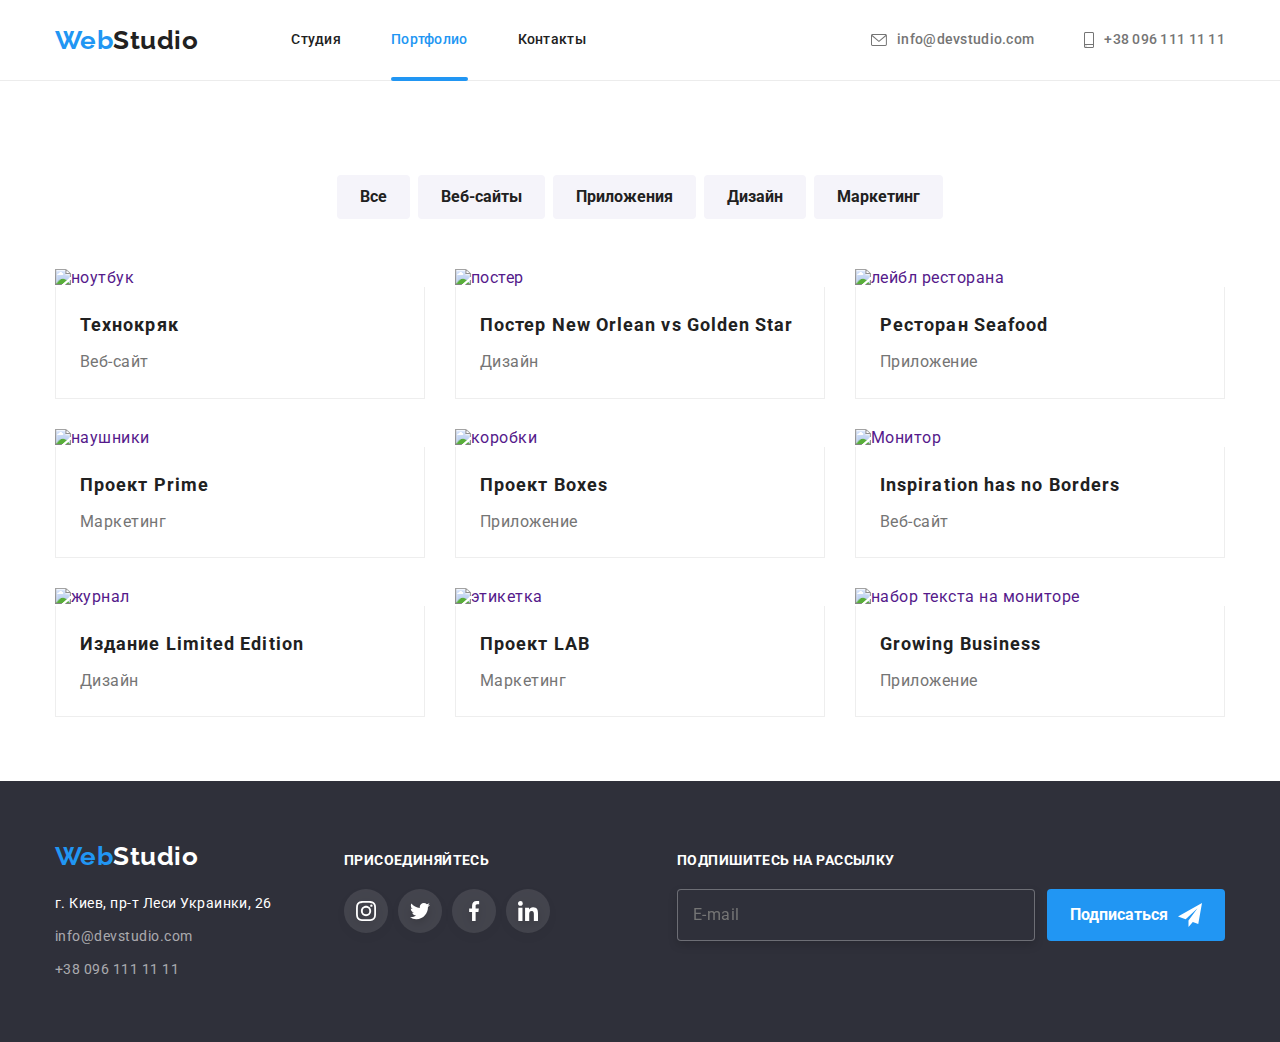
==== portfolio.html @ 6b3a77a7 "foto" ====
<!DOCTYPE html>
<html lang="ru">
<head>
    <meta charset="UTF-8">
    <meta http-equiv="X-UA-Compatible" content="IE=edge">
    <meta name="viewport" content="width=device-width, initial-scale=1.0">
    <link rel="preconnect" href="https://fonts.googleapis.com">
    <link rel="preconnect" href="https://fonts.gstatic.com" crossorigin>
    <title>Портфолио</title>
    <link href="https://fonts.googleapis.com/css2?family=Raleway:wght@700&family=Roboto:wght@400;500;700;900&display=swap" rel="stylesheet">
    <link rel="stylesheet" href="https://cdnjs.cloudflare.com/ajax/libs/modern-normalize/1.1.0/modern-normalize.min.css">
    <link rel="stylesheet" href="./css/main.min.css">
    
</head>
<body>

    <!-- Header section -->
    <header class="header">
        <div class="container header__container">
            <nav class="site-nav">
                <a href="/" class="logo link">Web<span class="logo--black">Studio</span></a>

                <ul class="site-nav__list list">
                    <li class="site-nav__item"><a href="./index.html" class="site-nav__link link">Студия</a></li>
                    <li class="site-nav__item"><a href="./portfolio.html" class="site-nav__link site-nav__link--current link">Портфолио</a></li>
                    <li class="site-nav__item"><a href="" class="site-nav__link link">Контакты</a></li>
                </ul>
            </nav>
            <ul class="header-address__list list">
                <li class="header-address__item"><a class="header-address__link link" href="mailto:info@devstudio.com"><svg class="header-address__icon" width="16px" height="12px"><use href="images/icons.svg#icon-envelope"></use></svg>info@devstudio.com</a></li> 
                <li class="header-address__item"><a class="header-address__link link" href="tel:+380961111111"><svg class="header-address__icon" width="10px" height="16px"><use href="images/icons.svg#icon-smartphone"></use></svg>+38 096 111 11 11</a></li>
            </ul>
            <button class="menu-button" type="button" data-menu-button aria-expanded="false">
                <svg class="menu-icon" width="40" height="40">
                    <use class="menu-icon-open" href="images/icons.svg#icon-menu"></use>
                    <use class="menu-icon-close" href="images/icons.svg#icon-close"></use>
                </svg>
            </button>    
            <div class="mobile-menu" data-menu>
                <nav class="menu__nav">
                    <ul class="menu__nav-list list">
                        <li class="menu__nav-item"><a class="menu__nav-link link" href="./index.html">Студия</a></li>
                        <li class="menu__nav-item"><a class="menu__nav-link menu__nav-link--current link" href="./portfolio.html">Портфолио</a></li>
                        <li class="menu__nav-item"><a class="menu__nav-link link" href="">Контакты</a></li>
                    </ul>
                </nav>
                <ul class="menu-address__list list">
                    <li class="menu-address__item"><a class="menu-address__link--tel link" href="tel:+380961111111">+38 096 111 11 11</a></li>
                    <li class="menu-address__item"><a class="menu-address__link--email link" href="mailto:info@devstudio.com">info@devstudio.com</a></li>
                </ul>
                <ul class="menu-socials__list list">
                    <li class="menu-socials__item"><a class="menu-socials__link link" href="">Instagram</a></li>
                    <li class="menu-socials__item"><a class="menu-socials__link link" href="">Twitter</a></li>
                    <li class="menu-socials__item"><a class="menu-socials__link link" href="">Facebook</a></li>
                    <li class="menu-socials__item"><a class="menu-socials__link link" href="">LinkedIn</a></li>
                </ul>
            </div> 
        </div>   
    </header>

    <main>
        <!-- Specialization section -->
        <section class="section-button">
            <div class="container-button container">
                <ul class="button-list list">
                    <li class="button-item"><button type="button" class="button secondary">Все</button></li>
                    <li class="button-item"><button type="button" class="button secondary">Веб-сайты</button></li>
                    <li class="button-item"><button type="button" class="button secondary">Приложения</button></li>
                    <li class="button-item"><button type="button" class="button secondary">Дизайн</button></li>
                    <li class="button-item"><button type="button" class="button secondary">Маркетинг</button></li>
                </ul>

                <ul class="specialization-list list">
                    <li class="portfolio-item">
                        <a class="portfolio-link link" href="">
                            <div class="img-wrapper">
                                <img class="img-wrapper-pic" src="./images/tehnokryak.jpg" alt="ноутбук" width="370">
                                <p class="product-descr">Ресурс предлагает комплексные предложения с 
                                    разным уровнем функционала 
                                    и сервисов. Все это позволит посетителю
                                     получить исчерпывающие сведения 
                                     о компании или частном лице.
                                </p>
                            </div>
                            <div class="spezialization-content">
                                <h2 class="specialization-title">Технокряк</h2>
                                <p class="specialization-text">Веб-сайт</p>
                            </div>
                        </a>
                    </li>
                    <li class="portfolio-item">
                        <a class="portfolio-link link" href="">
                            <div class="img-wrapper">
                                <img class="img-wrapper-pic" src="./images/NewOrleanvsGoldenStar.jpg" alt="постер" width="370">
                                <p class="product-descr">Ресурс предлагает комплексные предложения с 
                                    разным уровнем функционала 
                                    и сервисов. Все это позволит посетителю
                                    получить исчерпывающие сведения 
                                    о компании или частном лице.
                                </p>
                            </div>
                            <div class="spezialization-content">
                                <h2 class="specialization-title">Постер New Orlean vs Golden Star</h2>
                                <p class="specialization-text">Дизайн</p>
                            </div>
                        </a>
                    </li>
                    <li class="portfolio-item">
                        <a class="portfolio-link link" href="">
                            <div class="img-wrapper">
                                <img class="img-wrapper-pic" src="./images/Seafood.jpg" alt="лейбл ресторана" width="370">
                                <p class="product-descr">Ресурс предлагает комплексные предложения с 
                                    разным уровнем функционала 
                                    и сервисов. Все это позволит посетителю
                                    получить исчерпывающие сведения 
                                    о компании или частном лице.
                                </p>
                            </div> 
                            <div class="spezialization-content">
                                <h2 class="specialization-title">Ресторан Seafood</h2>
                                <p class="specialization-text">Приложение</p>
                            </div>
                        </a>
                    </li>
                    <li class="portfolio-item">
                        <a class="portfolio-link link" href="">
                            <div class="img-wrapper">
                                <img class="img-wrapper-pic" src="./images/Prime.jpg" alt="наушники" width="370">
                                <p class="product-descr">Ресурс предлагает комплексные предложения с 
                                    разным уровнем функционала 
                                    и сервисов. Все это позволит посетителю
                                    получить исчерпывающие сведения 
                                    о компании или частном лице.
                                </p>
                            </div>
                            <div class="spezialization-content">
                                <h2 class="specialization-title">Проект Prime</h2>
                                <p class="specialization-text">Маркетинг</p>
                            </div>
                        </a>
                    </li>
                    <li class="portfolio-item">
                        <a class="portfolio-link link" href="">
                            <div class="img-wrapper">
                                <img class="img-wrapper-pic" src="./images/Boxes.jpg" alt="коробки" width="370">
                                <p class="product-descr">Ресурс предлагает комплексные предложения с 
                                    разным уровнем функционала 
                                    и сервисов. Все это позволит посетителю
                                    получить исчерпывающие сведения 
                                    о компании или частном лице.
                                </p>
                            </div>
                            <div class="spezialization-content">
                                <h2 class="specialization-title">Проект Boxes</h2>
                                <p class="specialization-text">Приложение</p>
                            </div>
                        </a>
                    </li>
                    <li class="portfolio-item">
                        <a class="portfolio-link link" href="">
                            <div class="img-wrapper">
                                <img class="img-wrapper-pic" src="./images/InspirationhasnoBorders.jpg" alt="Монитор" width="370">
                                <p class="product-descr">Ресурс предлагает комплексные предложения с 
                                    разным уровнем функционала 
                                    и сервисов. Все это позволит посетителю
                                    получить исчерпывающие сведения 
                                    о компании или частном лице.
                                </p>
                            </div>
                            <div class="spezialization-content">
                                <h2 class="specialization-title">Inspiration has no Borders</h2>
                                <p class="specialization-text">Веб-сайт</p>
                            </div>
                        </a>
                    </li>
                    <li class="portfolio-item">
                        <a class="portfolio-link link" href="">
                            <div class="img-wrapper">
                                <img class="img-wrapper-pic" src="./images/LimitedEdition.jpg" alt="журнал" width="370">
                                <p class="product-descr">Ресурс предлагает комплексные предложения с 
                                    разным уровнем функционала 
                                    и сервисов. Все это позволит посетителю
                                    получить исчерпывающие сведения 
                                    о компании или частном лице.
                                </p>
                            </div> 
                            <div class="spezialization-content">
                                <h2 class="specialization-title">Издание Limited Edition</h2>
                                <p class="specialization-text">Дизайн</p>
                            </div>
                        </a>
                    </li>
                    <li class="portfolio-item">
                        <a class="portfolio-link link" href="">
                            <div class="img-wrapper">
                                <img class="img-wrapper-pic" src="./images/LAB.jpg" alt="этикетка" width="370">
                                <p class="product-descr">Ресурс предлагает комплексные предложения с 
                                    разным уровнем функционала 
                                    и сервисов. Все это позволит посетителю
                                    получить исчерпывающие сведения 
                                    о компании или частном лице.
                                </p>
                            </div>    
                            <div class="spezialization-content">
                                <h2 class="specialization-title">Проект LAB</h2>
                                <p class="specialization-text">Маркетинг</p>
                            </div>
                        </a>
                    </li>
                    <li class="portfolio-item">
                        <a class="portfolio-link link" href="">
                            <div class="img-wrapper">
                                <img class="img-wrapper-pic" src="./images/GrowingBusiness.jpg" alt="набор текста на мониторе" width="370">
                                <p class="product-descr">Ресурс предлагает комплексные предложения с 
                                    разным уровнем функционала 
                                    и сервисов. Все это позволит посетителю
                                    получить исчерпывающие сведения 
                                    о компании или частном лице.
                                </p>
                            </div>
                            <div class="spezialization-content">
                                <h2 class="specialization-title">Growing Business</h2>
                                <p class="specialization-text">Приложение</p>
                            </div>
                        </a>
                    </li>
                </ul>
            </div>
        </section>
     </main>
        <!-- Footer section -->
        <footer class="footer">
            <div class="container footer-container">
                <div class="footer-container-addres">
                        <a href="/" class="footer__logo logo link">Web<span class="logo--white">Studio</span></a>
                    <address class="footer-address">
                        <p class="footer-text">г. Киев, пр-т Леси Украинки, 26</p>
                        <ul class="list">
                            <li class="footer-item-email"><a class="link footer-email" href="mailto:info@devstudio.com">info@devstudio.com</a></li> 
                            <li><a class="link footer-tel" href="tel:+380961111111">+38 096 111 11 11</a></li>
                        </ul>
                    </address>
                </div>
                <div class="social-container">
                    <p class="social-text">присоединяйтесь</p>
                    <ul class="social-list list">
                        <li class="social-item">
                            <a class="footer-social-link link" href="" target="_blank" rel="noopener noreferrer">
                                <svg width="20px" height="20px">
                                    <use href="images/icons.svg#icon-instagram-2"></use>
                                </svg>
                            </a>
                        </li>
                        <li class="social-item">
                            <a class="footer-social-link link" href="" target="_blank" rel="noopener noreferrer">
                                <svg width="20px" height="20px">
                                    <use href="images/icons.svg#icon-twitter-1"></use>
                                </svg>
                            </a>
                        </li>
                        <li class="social-item">
                            <a class="footer-social-link link" href="" target="_blank" rel="noopener noreferrer">
                                <svg width="20px" height="20px">
                                    <use href="images/icons.svg#icon-facebook-1"></use>
                                </svg>
                            </a>
                        </li>
                        <li class="social-item">
                            <a class="footer-social-link link" href="" target="_blank" rel="noopener noreferrer">
                                <svg width="20px" height="20px">
                                    <use href="images/icons.svg#icon-linkedin-1"></use>
                                </svg>
                            </a>
                        </li>
                    </ul>
                </div>
                <form class="footer-form">
                    <p class="social-text">Подпишитесь на рассылку</p>
                    <div class="send-container">
                        <input type="text" placeholder="E-mail">
                        <button type="submit" class="button primery button-send">Подписаться
                            <svg class="icon-send" width="24px" height="24px">
                                <use href="./images/icons.svg#icon-icon-send"></use>
                            </svg>
                        </button>
                    </div>
                </form>
            </div>
        </footer>

        <script src="./js/modal-menu.js"></script>
</body>
</html>
---- css/main.min.css ----
:root{--primary-text-color: #212121;--footer-bg-color: #2F303A;--title-text-color: #757575;--accent-text-color: #2196F3;--primary-bg-color: #FFFFFF;--secondary-bg-color: #F5F4FA;--item-br-color: #EEEEEE;--btn-hover-color: #188CE8;--icon-bg-features-color: #F5F4FA;--icon-fill: #AFB1B8;--icon-hover: #FFFFFF;--overlay-color: rgba(0, 0, 0, 0.2);--font-body: "Roboto", "sans-serif"}.visually-hidden{position:absolute;width:1px;height:1px;margin:-1px;border:0;padding:0;white-space:nowrap;clip-path:inset(100%);clip:rect(0 0 0 0);overflow:hidden}body{background-color:var(--primary-bg-color);color:var(--primary-text-color);font-family:var(--font-body);letter-spacing:.03em}body.no-scroll{overflow:hidden}h1,h2,h3,h4,p{margin:0;padding:0}img{display:block;max-width:100%;height:auto}.list{padding:0;margin:0;list-style:none}.link{text-decoration:none}.section__title{margin-top:0;margin-bottom:30px;font-weight:700;font-size:28px;line-height:1.17;text-align:center;letter-spacing:.03em}@media screen and (min-width: 1200px){.section__title{margin-bottom:50px;font-size:36px}}.container{margin-left:auto;margin-right:auto;padding-right:15px;padding-left:15px}@media screen and (min-width: 480px){.container{width:480px}}@media screen and (min-width: 768px){.container{width:768px}}@media screen and (min-width: 1200px){.container{width:1200px}}.button{border-radius:4px;padding:10px 32px;display:inline-block;border:1px solid rgba(0,0,0,0);color:var(--primary-text-color);background-color:var(--primary-bg-color);font-weight:700;font-size:16px;line-height:1.88;text-align:center;cursor:pointer}.button.primery{padding-left:22px;padding-right:22px;background-color:var(--accent-text-color);color:var(--primary-bg-color);transition:background-color 250ms cubic-bezier(0.4, 0, 0.2, 1)}.button.primery:hover,.button.primery:focus{background-color:var(--btn-hover-color)}.button-list{display:flex;flex-wrap:wrap;margin-bottom:50px}@media screen and (min-width: 768px){.button-list{justify-content:center}}.button-item:nth-child(n+2){margin-left:8px;margin-bottom:15px}@media screen and (min-width: 768px){.button-item:nth-child(n+2){margin-left:8px;margin-bottom:0}}.button-item:nth-child(4){margin-left:0}@media screen and (min-width: 768px){.button-item:nth-child(4){margin-left:8px}}.button-item:nth-last-child(-n+2){margin-bottom:0}.button.secondary{padding:6px 22px;background-color:var(--secondary-bg-color);transition:background-color 250ms cubic-bezier(0.4, 0, 0.2, 1),color 250ms cubic-bezier(0.4, 0, 0.2, 1),box-shadow 250ms cubic-bezier(0.4, 0, 0.2, 1)}.button.secondary:hover,.button.secondary:focus{background-color:var(--accent-text-color);color:var(--primary-bg-color);box-shadow:0px 3px 1px rgba(0,0,0,.1),0px 1px 2px rgba(0,0,0,.08),0px 2px 2px rgba(0,0,0,.12)}.button-send{display:flex;align-items:center;margin-left:auto;margin-right:auto;margin-top:20px;padding:10px 28px;background-color:var(--accent-text-color);color:var(--primary-bg-color)}@media screen and (min-width: 1200px){.button-send{margin-top:0}}.menu-button{position:relative;z-index:100;width:40px;height:40px;padding:0;margin-left:auto;display:flex;align-items:center;justify-content:center;border:none;background-color:rgba(0,0,0,0);cursor:pointer}@media screen and (min-width: 768px){.menu-button{display:none}}.menu-button .menu-icon-close{opacity:0}.menu-button.is-open .menu-icon-close{opacity:1}.menu-button.is-open .menu-icon-open{opacity:0}.menu-icon:hover,.menu-icon:focus{fill:var(--accent-text-color)}.mobile-menu{position:fixed;top:0;left:0;z-index:10;display:flex;flex-direction:column;width:100vw;height:100vh;padding:48px 40px;transform:translateX(100%);transition:transform 250ms ease;background-color:var(--primary-bg-color)}@media screen and (min-width: 768px){.mobile-menu{display:none}}.mobile-menu.is-open{transform:translateX(0)}.menu__nav-item:not(:last-child){margin-bottom:32px}.menu__nav-link{font-weight:500;font-size:40px;line-height:1.17;letter-spacing:.02em;color:var(--primary-text-color)}.menu__nav-link:hover,.menu__nav-link:focus{color:var(--accent-text-color)}.menu__nav-link--current{color:var(--accent-text-color)}.menu-address__list{margin-top:auto;margin-bottom:64px}.menu-address__item:not(:last-child){margin-bottom:32px}.menu-address__link--tel{font-weight:500;font-size:34px;line-height:1.17;letter-spacing:.02em;color:var(--accent-text-color)}@media screen and (max-width: 479px){.menu-address__link--tel{font-size:24px}}.menu-address__link--email{font-weight:500;font-size:24px;line-height:1.17;letter-spacing:.02em;color:var(--title-text-color)}.menu-socials__list{display:flex;flex-wrap:wrap;align-items:center}.menu-socials__item{display:flex}@media screen and (max-width: 479px){.menu-socials__item{margin-bottom:10px}}.menu-socials__item:not(:last-child){margin-right:10px}.menu-socials__item:not(:last-child)::after{content:"";display:block;margin-left:10px;width:1px;border:1px solid rgba(33,33,33,.2)}.menu-socials__link{font-weight:500;font-size:18px;line-height:1.22;letter-spacing:.02em;color:var(--accent-text-color)}.header{border-bottom:1px solid #ececec}.header__container{position:relative;display:flex;align-items:center;padding-top:16px;padding-bottom:16px}@media screen and (min-width: 768px){.header__container{padding-top:0;padding-bottom:0}}@media screen and (min-width: 1200px){.header__container{padding-top:0;padding-bottom:0}}.site-nav{display:flex;align-items:center}.logo{color:var(--accent-text-color);font-family:"Raleway","sans-serif";font-weight:700;font-size:24px;line-height:1.16}@media screen and (min-width: 1200px){.logo{font-size:26px;line-height:1.19}}.logo--black{color:var(--primary-text-color)}.site-nav__list{display:flex;align-items:center;margin-left:93px}@media screen and (max-width: 767px){.site-nav__list{display:none}}.site-nav__item{margin-left:50px}.site-nav__item:first-child{margin-left:0}.site-nav__link{display:block;padding:32px 0;color:var(--primary-text-color);font-weight:500;font-size:14px;line-height:1.14;letter-spacing:.02em;transition:color 250ms cubic-bezier(0.4, 0, 0.2, 1)}.site-nav__link:hover,.site-nav__link:focus{color:var(--accent-text-color)}.site-nav__link--current{position:relative;color:var(--accent-text-color)}.site-nav__link--current::after{content:"";position:absolute;bottom:-1px;left:0;width:100%;height:4px;border-radius:2px;background-color:var(--accent-text-color)}.header-address__list{display:none}@media screen and (min-width: 768px){.header-address__list{display:block;margin-left:auto;font-weight:500;font-size:12px;line-height:1.16;letter-spacing:.02em}}@media screen and (min-width: 1200px){.header-address__list{display:flex;align-items:center;margin-left:auto;font-weight:500;font-size:14px;line-height:1.14}}.header-address__item{margin-bottom:10px}.header-address__item:last-child{margin-bottom:0}@media screen and (min-width: 1200px){.header-address__item{margin-left:50px;margin-bottom:0}.header-address__item:first-child{margin-left:0}}.header-address__link{display:flex;align-items:center;color:var(--title-text-color);transition:color 250ms cubic-bezier(0.4, 0, 0.2, 1)}.header-address__link:hover,.header-address__link:focus{color:var(--accent-text-color)}.header-address__icon{margin-right:10px;fill:var(--title-text-color);transition:fill 250ms cubic-bezier(0.4, 0, 0.2, 1)}.header-address__link:hover .header-address__icon,.header-address__link:focus .header-address__icon{fill:var(--accent-text-color)}.footer{padding-top:60px;padding-bottom:60px;background-color:var(--footer-bg-color)}.footer-container{text-align:center}@media screen and (min-width: 768px){.footer-container{display:flex;flex-wrap:wrap;align-items:baseline;justify-content:center}}@media screen and (min-width: 1200px){.footer-container{text-align:left}}.footer-container-addres{margin-bottom:60px}@media screen and (min-width: 768px){.footer-container-addres{margin-bottom:0;margin-right:165px}}@media screen and (min-width: 1200px){.footer-container-addres{margin-right:0}}.footer__logo{margin-bottom:20px;display:inline-block}.logo--white{color:var(--primary-bg-color)}.footer-text{margin-top:0;margin-bottom:9px;color:var(--primary-bg-color);font-weight:400;font-size:14px;line-height:1.71;font-style:normal}.footer-item-email{margin-bottom:9px}.footer-email,.footer-tel{color:rgba(255,255,255,.6);font-weight:400;font-size:14px;line-height:1.71;font-style:normal}.footer-email{display:inline-block}.social-container{margin-bottom:60px}@media screen and (min-width: 768px){.social-container{margin-bottom:0}}@media screen and (min-width: 1200px){.social-container{margin-left:72px}}.social-text{margin-bottom:20px;font-weight:700;font-size:14px;line-height:1.14;letter-spacing:.03em;color:var(--primary-bg-color);text-transform:uppercase}.social-list{display:flex;align-items:center;justify-content:center}.social-item{margin-right:10px}.social-item:nth-child(4){margin-right:0}.footer-social-link{display:flex;align-items:center;justify-content:center;width:44px;height:44px;border-radius:50%;background:rgba(255,255,255,.1);filter:drop-shadow(0px 4px 4px rgba(0, 0, 0, 0.25));fill:var(--primary-bg-color);transition:background-color 250ms cubic-bezier(0.4, 0, 0.2, 1)}.footer-social-link:hover,.footer-social-link:focus{background-color:var(--btn-hover-color)}@media screen and (min-width: 768px){.footer-form{margin-top:60px}}@media screen and (min-width: 1200px){.footer-form{margin-left:auto;margin-top:0}}@media screen and (min-width: 1200px){.send-container{display:flex;align-items:center}}.send-container input{width:100%;margin-right:12px;padding:15px;border:1px solid rgba(255,255,255,.3);filter:drop-shadow(0px 4px 4px rgba(0, 0, 0, 0.15));border-radius:4px;background-color:var(--footer-bg-color);color:rgba(255,255,255,.6);font-weight:400;font-size:16px;line-height:1.25;letter-spacing:.03em}@media screen and (min-width: 768px){.send-container input{width:450px}}@media screen and (min-width: 1200px){.send-container input{width:358px}}.icon-send{fill:var(--icon-hover);margin-left:10px}.hero{background-image:linear-gradient(rgba(47, 48, 58, 0.4), rgba(47, 48, 58, 0.4)),url(../images/Hero/hero.jpg);background-repeat:no-repeat;background-position:center;max-width:480px;margin-left:auto;margin-right:auto;padding-top:118px;padding-bottom:118px;background-color:#2f303a;text-align:center}@media screen and (min-width: 768px){.hero{max-width:768px;height:400px}}@media screen and (min-width: 1200px){.hero{max-width:1600px;height:600px;padding-top:200px;padding-bottom:200px}}.hero-title{margin-top:0;margin-bottom:30px;color:var(--primary-bg-color);font-weight:900;font-size:26px;line-height:1.61;letter-spacing:.06em;text-transform:uppercase}@media screen and (min-width: 1200px){.hero-title{font-size:44px;line-height:1.36}}.is-hidden.backdrop{opacity:1;visibility:visible;pointer-events:initial}.backdrop{position:fixed;top:0;left:0;width:100vw;height:100vh;background-color:var(--overlay-color);opacity:0;visibility:hidden;pointer-events:none;z-index:100;transition:opacity 250ms cubic-bezier(0.4, 0, 0.2, 1),visibility 250ms cubic-bezier(0.4, 0, 0.2, 1)}.modal-form{position:absolute;width:450px;height:609px;border-radius:4px;top:50%;left:50%;transform:translate(-50%, -50%);padding:40px;font-weight:400;font-size:12px;line-height:1.16;letter-spacing:.01em;text-align:center;color:var(--title-text-color);background-color:var(--primary-bg-color);box-shadow:0px 1px 3px rgba(0,0,0,.12),0px 1px 1px rgba(0,0,0,.14),0px 2px 1px rgba(0,0,0,.2)}@media screen and (min-width: 1200px){.modal-form{width:528px;height:581px}}.modal-btn{display:flex;align-items:center;justify-content:center;position:absolute;top:8px;right:8px;width:30px;height:30px;outline:rgba(0,0,0,0);border-radius:50%;cursor:pointer;border:1px solid rgba(0,0,0,.1);background-color:var(--primary-bg-color);transition:fill 250ms cubic-bezier(0.4, 0, 0.2, 1)}.modal-btn:focus,.modal-btn:hover{fill:var(--accent-text-color)}.form-field{position:relative;display:flex;flex-direction:column;margin-bottom:10px;text-align:left}.form-field:nth-child(6){margin-bottom:20px}.form-input{margin-top:4px;padding:11px 42px;outline:rgba(0,0,0,0);border:1px solid rgba(33,33,33,.2);border-radius:4px;transition:border-color 250ms cubic-bezier(0.4, 0, 0.2, 1)}.form-input:focus{border-color:var(--accent-text-color)}.modal-form-icon{position:absolute;top:26px;left:12px;transition:fill 250ms cubic-bezier(0.4, 0, 0.2, 1)}.form-input:focus+.modal-form-icon{fill:var(--accent-text-color)}.modal-text{margin-bottom:12px;font-weight:700;font-size:20px;line-height:1.15;letter-spacing:.03em;color:var(--primary-text-color)}.form-textarea{resize:none;margin-top:4px;padding:12px 16px;outline:rgba(0,0,0,0);border:1px solid rgba(33,33,33,.2);border-radius:4px}.form-textarea:focus{outline:rgba(0,0,0,0);border-color:var(--accent-text-color)}.form-textarea::placeholder{color:rgba(117,117,117,.5);font-weight:400;font-size:12px;line-height:1.16;letter-spacing:.01em}.form-mailing{display:flex;align-items:center;justify-content:center;position:relative;margin-bottom:30px;margin-left:auto;margin-right:auto}.form-mailing-checkbox{display:flex;align-items:center;justify-content:center;margin-right:10px;width:16px;height:16px;border:2px solid #212121;border-radius:2px;transition:background-color 250ms cubic-bezier(0.4, 0, 0.2, 1)}.form-mailing-input:checked+.form-mailing-checkbox{background-color:var(--accent-text-color);border-color:rgba(0,0,0,0)}.form-mailing-text{margin-bottom:0;font-size:12px;line-height:1.16;letter-spacing:.03em}@media screen and (min-width: 1200px){.form-mailing-text{font-size:14px;line-height:1.71}}.form-mailing-link{color:var(--accent-text-color)}.button.modal-button-send{width:200px;border-radius:4px;padding:10px 55px;display:inline-block;border:rgba(0,0,0,0);color:var(--primary-bg-color);background-color:var(--accent-text-color);font-weight:700;font-size:16px;line-height:1.88;outline:rgba(0,0,0,0);cursor:pointer;transition:background-color 250ms cubic-bezier(0.4, 0, 0.2, 1)}.button.modal-button-send:hover,.button.modal-button-send:focus{background-color:var(--btn-hover-color)}.feature{padding-top:60px;padding-bottom:60px}@media screen and (min-width: 1200px){.feature{padding-top:94px;padding-bottom:94px}}@media screen and (min-width: 768px){.feature__list{display:flex;flex-wrap:wrap}}.feature__item{margin-bottom:30px}.feature__item:last-child{margin-bottom:0}@media screen and (min-width: 768px){.feature__item{width:354px}.feature__item:nth-child(2n){margin-left:30px}.feature__item:nth-last-child(-n+2){margin-bottom:0}}@media screen and (min-width: 1200px){.feature__item{width:270px;margin-bottom:0}.feature__item:nth-child(n+2){margin-left:30px}}.feature__icon{display:flex;align-items:center;justify-content:center;width:100%;height:120px;border-radius:4px;margin-bottom:30px;background-color:var(--secondary-bg-color)}.feature__title{margin-top:0;margin-bottom:10px;font-weight:700;font-size:14px;line-height:1.14;text-align:center;text-transform:uppercase}@media screen and (min-width: 768px){.feature__title{text-align:left}}.feature__text{margin-top:0;margin-bottom:0;font-weight:400;font-size:14px;line-height:1.71;color:var(--title-text-color)}.work{display:none}@media screen and (min-width: 1200px){.work{display:block;padding-bottom:94px}}.work__list{display:flex}.work__item{position:relative}.work__item:nth-child(n+2){margin-left:30px}.work__text{position:absolute;bottom:0;left:0;width:100%;padding:27px;font-weight:700;font-size:14px;line-height:1.14;text-align:center;text-transform:uppercase;color:var(--primary-bg-color);background-color:rgba(47,48,58,.8)}.team{padding-top:60px;padding-bottom:60px;background-color:var(--secondary-bg-color)}@media screen and (min-width: 1200px){.team{padding-top:94px;padding-bottom:94px}}.team__list{text-align:center}@media screen and (min-width: 768px){.team__list{display:flex;flex-wrap:wrap}}.team__item{margin-bottom:30px;border:0 solid rgba(0,0,0,0);border-radius:0px 0px 4px 4px;background-color:var(--primary-bg-color)}.team__item:last-child{margin-bottom:0}@media screen and (min-width: 768px){.team__item:nth-child(2n){margin-left:30px}.team__item:nth-last-child(-n+2){margin-bottom:0}}@media screen and (min-width: 1200px){.team__item{margin-bottom:0}.team__item:nth-child(n+2){margin-left:30px}}.team__item--img{width:450px}@media screen and (min-width: 768px){.team__item--img{width:354px}}@media screen and (min-width: 1200px){.team__item--img{width:270px}}.team-content{padding-top:30px;padding-bottom:24px;box-shadow:0px 1px 3px rgba(0,0,0,.12),0px 1px 1px rgba(0,0,0,.14),0px 2px 1px rgba(0,0,0,.2)}@media screen and (min-width: 1200px){.team-content{padding:30px}}.team-content__name{margin-top:0;margin-bottom:10px;font-weight:500;font-size:16px;line-height:1.19}.team-content__profession{color:var(--title-text-color);margin-top:0;margin-bottom:16px;font-weight:400;font-size:16px;line-height:1.18}.team-content__list{display:flex;align-items:center;justify-content:center}.team-content__item{margin-right:10px}.team-content__item:nth-child(4){margin-right:0}.team-content__link{display:flex;align-items:center;justify-content:center;width:44px;height:44px;border-radius:50%;fill:var(--icon-fill);transition:background-color 250ms cubic-bezier(0.4, 0, 0.2, 1)}.team-content__link:hover,.team-content__link:focus{background-color:var(--accent-text-color)}.team-content__icon{transition:fill 250ms cubic-bezier(0.4, 0, 0.2, 1)}.team-content__link:hover .team-content__icon,.team-content__link:focus .team-content__icon{fill:var(--icon-hover)}.section-clients{padding-top:60px;padding-bottom:60px}@media screen and (min-width: 1200px){.section-clients{padding-top:94px;padding-bottom:94px}}.clients-list{margin:-15px;display:flex;flex-wrap:wrap;align-items:center;justify-content:center}.clients-item{margin:15px}.clients-link{display:flex;align-items:center;justify-content:center;width:210px;height:92px;border:1px solid #afb1b8;border-radius:4px;fill:var(--icon-fill);transition:border-color 250ms cubic-bezier(0.4, 0, 0.2, 1)}.clients-link:hover,.clients-link:focus{border-color:var(--accent-text-color)}@media screen and (min-width: 768px){.clients-link{width:226px}}@media screen and (min-width: 1200px){.clients-link{width:170px}}.clients-icon{transition:fill 250ms cubic-bezier(0.4, 0, 0.2, 1)}.clients-link:hover .clients-icon,.clients-link:focus .clients-icon{fill:var(--accent-text-color);border-color:var(--accent-text-color)}.section-button{padding:60px 0}@media screen and (min-width: 1200px){.section-button{padding:94px 0}}.specialization-list{display:flex;flex-wrap:wrap;margin-left:-30px;margin-bottom:-30px}.portfolio-item{display:flex;margin-left:30px;margin-bottom:30px}.portfolio-item:last-child{margin-bottom:0}@media screen and (min-width: 1200px){.portfolio-item{margin-left:30px;margin-bottom:30px}.portfolio-item:nth-last-child(-n+3){margin-bottom:0}}.portfolio-link{display:block;width:450px;transition:box-shadow 250ms cubic-bezier(0.4, 0, 0.2, 1)}.portfolio-link:hover{box-shadow:0px 1px 1px rgba(0,0,0,.12),0px 4px 4px rgba(0,0,0,.06),1px 4px 6px rgba(0,0,0,.16)}@media screen and (min-width: 768px){.portfolio-link{width:354px;display:flex;flex-direction:column}}@media screen and (min-width: 1200px){.portfolio-link{width:370px}}.img-wrapper{position:relative;overflow:hidden}.img-wrapper-pic{width:450px}@media screen and (min-width: 768px){.img-wrapper-pic{width:354px}}@media screen and (min-width: 1200px){.img-wrapper-pic{width:370px}}.product-descr{position:absolute;top:0;left:0;transform:translateY(100%);transition:transform 250ms cubic-bezier(0.4, 0, 0.2, 1);height:100%;padding:63px 24px;font-weight:400;font-size:18px;line-height:1.56;letter-spacing:.03em;color:var(--primary-bg-color);background-color:rgba(33,150,243,.9)}.portfolio-link:hover .product-descr{transform:translateY(0)}.spezialization-content{border:1px solid var(--item-br-color);border-top:0;padding:20px 24px}@media screen and (min-width: 768px){.spezialization-content{flex-grow:1}}.specialization-title{margin-bottom:4px;color:var(--primary-text-color);font-weight:700;font-size:18px;line-height:2;letter-spacing:.06em}.specialization-text{color:var(--title-text-color);font-weight:400;font-size:16px;line-height:1.88}/*# sourceMappingURL=main.min.css.map */
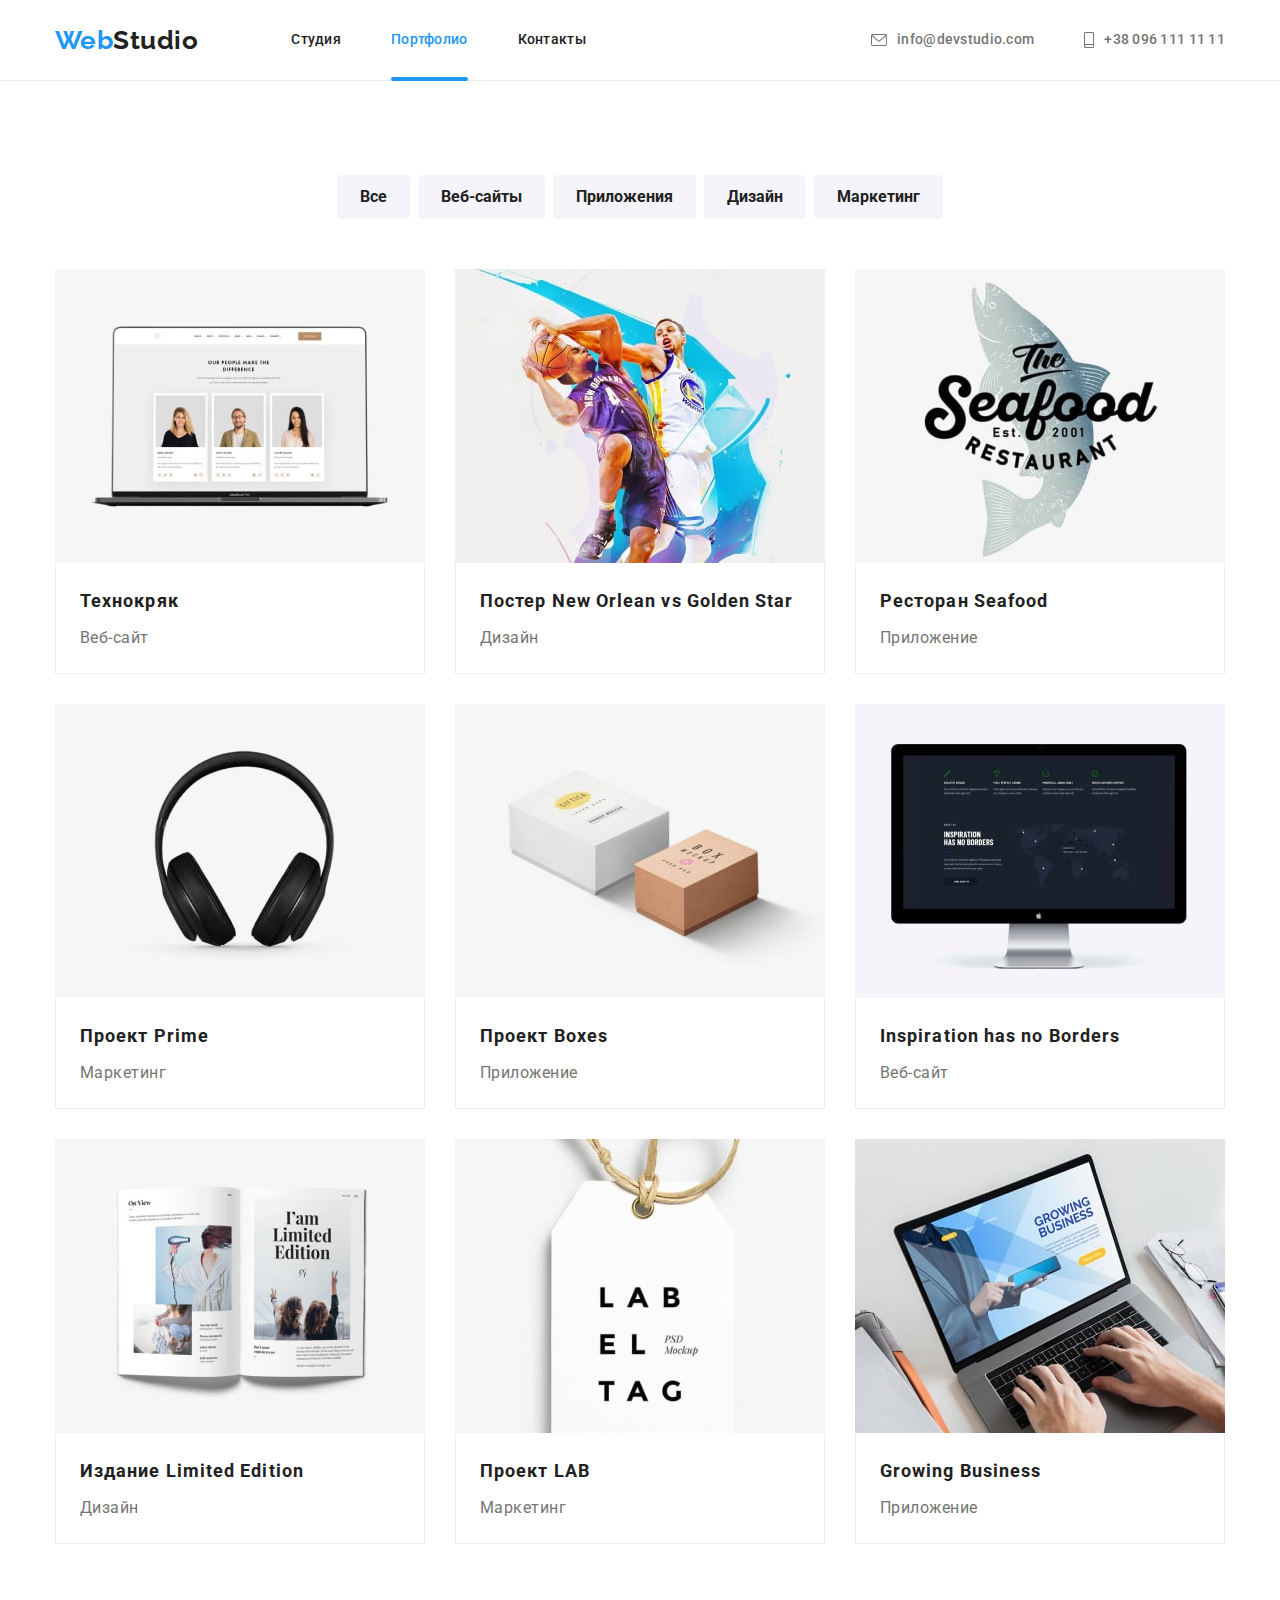
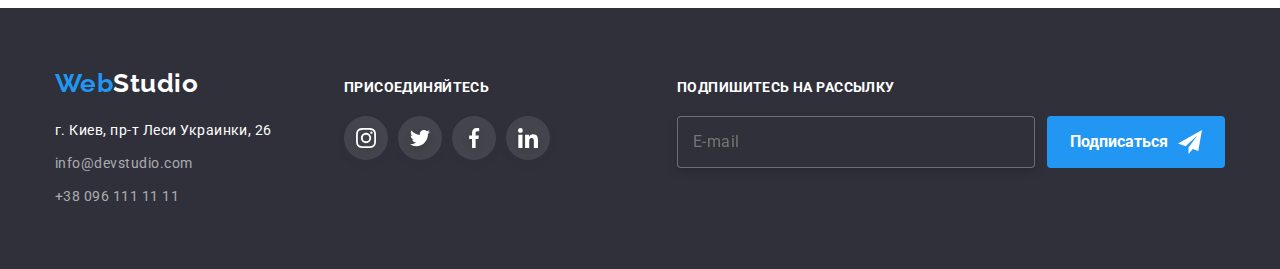
==== commit 22de65ab: "eche fon" ====
--- a/portfolio.html
+++ b/portfolio.html
@@ -74,7 +74,29 @@
                     <li class="portfolio-item">
                         <a class="portfolio-link link" href="">
                             <div class="img-wrapper">
-                                <img class="img-wrapper-pic" src="./images/tehnokryak.jpg" alt="ноутбук" width="370">
+                                <picture>
+                                    <source srcset="./images/spezialization/spezialization_1.jpg 1x, 
+                                    ./images/spezialization/spezialization_1_lg@2x.jpg 2x" 
+                                    media="(min-width: 1200px)" 
+                                    type="image/jpg">
+
+                                    <source srcset="./images/spezialization/spezialization_1_md.jpg 1x, 
+                                    ./images/spezialization/spezialization_1_md@2x.jpg 2x" 
+                                    media="(min-width: 768px)" 
+                                    type="image/jpg">
+
+                                    <source srcset="./images/spezialization/spezialization_1_sm.jpg 1x, 
+                                    ./images/spezialization/spezialization_1_sm@2x.jpg 2x" 
+                                    media="(max-width: 767px)" 
+                                    type="image/jpg">
+                                    <img 
+                                        class="img-wrapper-pic" 
+                                        src="./images/spezialization/spezialization_1_sm.jpg" 
+                                        alt="ноутбук" 
+                                        width="450"
+                                        height="294"
+                                        loading="lazy">
+                                </picture>
                                 <p class="product-descr">Ресурс предлагает комплексные предложения с 
                                     разным уровнем функционала 
                                     и сервисов. Все это позволит посетителю
@@ -91,7 +113,29 @@
                     <li class="portfolio-item">
                         <a class="portfolio-link link" href="">
                             <div class="img-wrapper">
-                                <img class="img-wrapper-pic" src="./images/NewOrleanvsGoldenStar.jpg" alt="постер" width="370">
+                                <picture>
+                                    <source srcset="./images/spezialization/spezialization_2.jpg 1x, 
+                                    ./images/spezialization/spezialization_2_lg@2x.jpg 2x" 
+                                    media="(min-width: 1200px)" 
+                                    type="image/jpg">
+
+                                    <source srcset="./images/spezialization/spezialization_2_md.jpg 1x, 
+                                    ./images/spezialization/spezialization_2_md@2x.jpg 2x" 
+                                    media="(min-width: 768px)" 
+                                    type="image/jpg">
+
+                                    <source srcset="./images/spezialization/spezialization_2_sm.jpg 1x, 
+                                    ./images/spezialization/spezialization_2_sm@2x.jpg 2x" 
+                                    media="(max-width: 767px)" 
+                                    type="image/jpg">
+                                    <img 
+                                        class="img-wrapper-pic" 
+                                        src="./images/spezialization/spezialization_2_sm.jpg" 
+                                        alt="ноутбук" 
+                                        width="450"
+                                        height="294"
+                                        loading="lazy">
+                                </picture>
                                 <p class="product-descr">Ресурс предлагает комплексные предложения с 
                                     разным уровнем функционала 
                                     и сервисов. Все это позволит посетителю
@@ -108,7 +152,29 @@
                     <li class="portfolio-item">
                         <a class="portfolio-link link" href="">
                             <div class="img-wrapper">
-                                <img class="img-wrapper-pic" src="./images/Seafood.jpg" alt="лейбл ресторана" width="370">
+                                <picture>
+                                    <source srcset="./images/spezialization/spezialization_3.jpg 1x, 
+                                    ./images/spezialization/spezialization_3_lg@2x.jpg 2x" 
+                                    media="(min-width: 1200px)" 
+                                    type="image/jpg">
+
+                                    <source srcset="./images/spezialization/spezialization_3_md.jpg 1x, 
+                                    ./images/spezialization/spezialization_3_md@2x.jpg 2x" 
+                                    media="(min-width: 768px)" 
+                                    type="image/jpg">
+
+                                    <source srcset="./images/spezialization/spezialization_3_sm.jpg 1x, 
+                                    ./images/spezialization/spezialization_3_sm@2x.jpg 2x" 
+                                    media="(max-width: 767px)" 
+                                    type="image/jpg">
+                                    <img 
+                                        class="img-wrapper-pic" 
+                                        src="./images/spezialization/spezialization_3_sm.jpg" 
+                                        alt="ноутбук" 
+                                        width="450"
+                                        height="294"
+                                        loading="lazy">
+                                </picture>
                                 <p class="product-descr">Ресурс предлагает комплексные предложения с 
                                     разным уровнем функционала 
                                     и сервисов. Все это позволит посетителю
@@ -125,7 +191,29 @@
                     <li class="portfolio-item">
                         <a class="portfolio-link link" href="">
                             <div class="img-wrapper">
-                                <img class="img-wrapper-pic" src="./images/Prime.jpg" alt="наушники" width="370">
+                                <picture>
+                                    <source srcset="./images/spezialization/spezialization_4.jpg 1x, 
+                                    ./images/spezialization/spezialization_4_lg@2x.jpg 2x" 
+                                    media="(min-width: 1200px)" 
+                                    type="image/jpg">
+
+                                    <source srcset="./images/spezialization/spezialization_4_md.jpg 1x, 
+                                    ./images/spezialization/spezialization_4_md@2x.jpg 2x" 
+                                    media="(min-width: 768px)" 
+                                    type="image/jpg">
+
+                                    <source srcset="./images/spezialization/spezialization_4_sm.jpg 1x, 
+                                    ./images/spezialization/spezialization_4_sm@2x.jpg 2x" 
+                                    media="(max-width: 767px)" 
+                                    type="image/jpg">
+                                    <img 
+                                        class="img-wrapper-pic" 
+                                        src="./images/spezialization/spezialization_4_sm.jpg" 
+                                        alt="ноутбук" 
+                                        width="450"
+                                        height="294"
+                                        loading="lazy">
+                                </picture>
                                 <p class="product-descr">Ресурс предлагает комплексные предложения с 
                                     разным уровнем функционала 
                                     и сервисов. Все это позволит посетителю
@@ -142,7 +230,29 @@
                     <li class="portfolio-item">
                         <a class="portfolio-link link" href="">
                             <div class="img-wrapper">
-                                <img class="img-wrapper-pic" src="./images/Boxes.jpg" alt="коробки" width="370">
+                                <picture>
+                                    <source srcset="./images/spezialization/spezialization_5.jpg 1x, 
+                                    ./images/spezialization/spezialization_5_lg@2x.jpg 2x" 
+                                    media="(min-width: 1200px)" 
+                                    type="image/jpg">
+
+                                    <source srcset="./images/spezialization/spezialization_5_md.jpg 1x, 
+                                    ./images/spezialization/spezialization_5_md@2x.jpg 2x" 
+                                    media="(min-width: 768px)" 
+                                    type="image/jpg">
+
+                                    <source srcset="./images/spezialization/spezialization_5_sm.jpg 1x, 
+                                    ./images/spezialization/spezialization_5_sm@2x.jpg 2x" 
+                                    media="(max-width: 767px)" 
+                                    type="image/jpg">
+                                    <img 
+                                        class="img-wrapper-pic" 
+                                        src="./images/spezialization/spezialization_5_sm.jpg" 
+                                        alt="ноутбук" 
+                                        width="450"
+                                        height="294"
+                                        loading="lazy">
+                                </picture>
                                 <p class="product-descr">Ресурс предлагает комплексные предложения с 
                                     разным уровнем функционала 
                                     и сервисов. Все это позволит посетителю
@@ -159,7 +269,29 @@
                     <li class="portfolio-item">
                         <a class="portfolio-link link" href="">
                             <div class="img-wrapper">
-                                <img class="img-wrapper-pic" src="./images/InspirationhasnoBorders.jpg" alt="Монитор" width="370">
+                                <picture>
+                                    <source srcset="./images/spezialization/spezialization_6.jpg 1x, 
+                                    ./images/spezialization/spezialization_6_lg@2x.jpg 2x" 
+                                    media="(min-width: 1200px)" 
+                                    type="image/jpg">
+
+                                    <source srcset="./images/spezialization/spezialization_6_md.jpg 1x, 
+                                    ./images/spezialization/spezialization_6_md@2x.jpg 2x" 
+                                    media="(min-width: 768px)" 
+                                    type="image/jpg">
+
+                                    <source srcset="./images/spezialization/spezialization_6_sm.jpg 1x, 
+                                    ./images/spezialization/spezialization_6_sm@2x.jpg 2x" 
+                                    media="(max-width: 767px)" 
+                                    type="image/jpg">
+                                    <img 
+                                        class="img-wrapper-pic" 
+                                        src="./images/spezialization/spezialization_6_sm.jpg" 
+                                        alt="ноутбук" 
+                                        width="450"
+                                        height="294"
+                                        loading="lazy">
+                                </picture>
                                 <p class="product-descr">Ресурс предлагает комплексные предложения с 
                                     разным уровнем функционала 
                                     и сервисов. Все это позволит посетителю
@@ -176,7 +308,29 @@
                     <li class="portfolio-item">
                         <a class="portfolio-link link" href="">
                             <div class="img-wrapper">
-                                <img class="img-wrapper-pic" src="./images/LimitedEdition.jpg" alt="журнал" width="370">
+                                <picture>
+                                    <source srcset="./images/spezialization/spezialization_7.jpg 1x, 
+                                    ./images/spezialization/spezialization_7_lg@2x.jpg 2x" 
+                                    media="(min-width: 1200px)" 
+                                    type="image/jpg">
+
+                                    <source srcset="./images/spezialization/spezialization_7_md.jpg 1x, 
+                                    ./images/spezialization/spezialization_7_md@2x.jpg 2x" 
+                                    media="(min-width: 768px)" 
+                                    type="image/jpg">
+
+                                    <source srcset="./images/spezialization/spezialization_7_sm.jpg 1x, 
+                                    ./images/spezialization/spezialization_7_sm@2x.jpg 2x" 
+                                    media="(max-width: 767px)" 
+                                    type="image/jpg">
+                                    <img 
+                                        class="img-wrapper-pic" 
+                                        src="./images/spezialization/spezialization_7_sm.jpg" 
+                                        alt="ноутбук" 
+                                        width="450"
+                                        height="294"
+                                        loading="lazy">
+                                </picture>
                                 <p class="product-descr">Ресурс предлагает комплексные предложения с 
                                     разным уровнем функционала 
                                     и сервисов. Все это позволит посетителю
@@ -193,7 +347,29 @@
                     <li class="portfolio-item">
                         <a class="portfolio-link link" href="">
                             <div class="img-wrapper">
-                                <img class="img-wrapper-pic" src="./images/LAB.jpg" alt="этикетка" width="370">
+                                <picture>
+                                    <source srcset="./images/spezialization/spezialization_8.jpg 1x, 
+                                    ./images/spezialization/spezialization_8_lg@2x.jpg 2x" 
+                                    media="(min-width: 1200px)" 
+                                    type="image/jpg">
+
+                                    <source srcset="./images/spezialization/spezialization_8_md.jpg 1x, 
+                                    ./images/spezialization/spezialization_8_md@2x.jpg 2x" 
+                                    media="(min-width: 768px)" 
+                                    type="image/jpg">
+
+                                    <source srcset="./images/spezialization/spezialization_8_sm.jpg 1x, 
+                                    ./images/spezialization/spezialization_8_sm@2x.jpg 2x" 
+                                    media="(max-width: 767px)" 
+                                    type="image/jpg">
+                                    <img 
+                                        class="img-wrapper-pic" 
+                                        src="./images/spezialization/spezialization_8_sm.jpg" 
+                                        alt="ноутбук" 
+                                        width="450"
+                                        height="294"
+                                        loading="lazy">
+                                </picture>
                                 <p class="product-descr">Ресурс предлагает комплексные предложения с 
                                     разным уровнем функционала 
                                     и сервисов. Все это позволит посетителю
@@ -210,7 +386,29 @@
                     <li class="portfolio-item">
                         <a class="portfolio-link link" href="">
                             <div class="img-wrapper">
-                                <img class="img-wrapper-pic" src="./images/GrowingBusiness.jpg" alt="набор текста на мониторе" width="370">
+                                <picture>
+                                    <source srcset="./images/spezialization/spezialization_9.jpg 1x, 
+                                    ./images/spezialization/spezialization_9_lg@2x.jpg 2x" 
+                                    media="(min-width: 1200px)" 
+                                    type="image/jpg">
+
+                                    <source srcset="./images/spezialization/spezialization_9_md.jpg 1x, 
+                                    ./images/spezialization/spezialization_9_md@2x.jpg 2x" 
+                                    media="(min-width: 768px)" 
+                                    type="image/jpg">
+
+                                    <source srcset="./images/spezialization/spezialization_9_sm.jpg 1x, 
+                                    ./images/spezialization/spezialization_9_sm@2x.jpg 2x" 
+                                    media="(max-width: 767px)" 
+                                    type="image/jpg">
+                                    <img 
+                                        class="img-wrapper-pic" 
+                                        src="./images/spezialization/spezialization_9_sm.jpg" 
+                                        alt="ноутбук" 
+                                        width="450"
+                                        height="294"
+                                        loading="lazy">
+                                </picture>
                                 <p class="product-descr">Ресурс предлагает комплексные предложения с 
                                     разным уровнем функционала 
                                     и сервисов. Все это позволит посетителю
